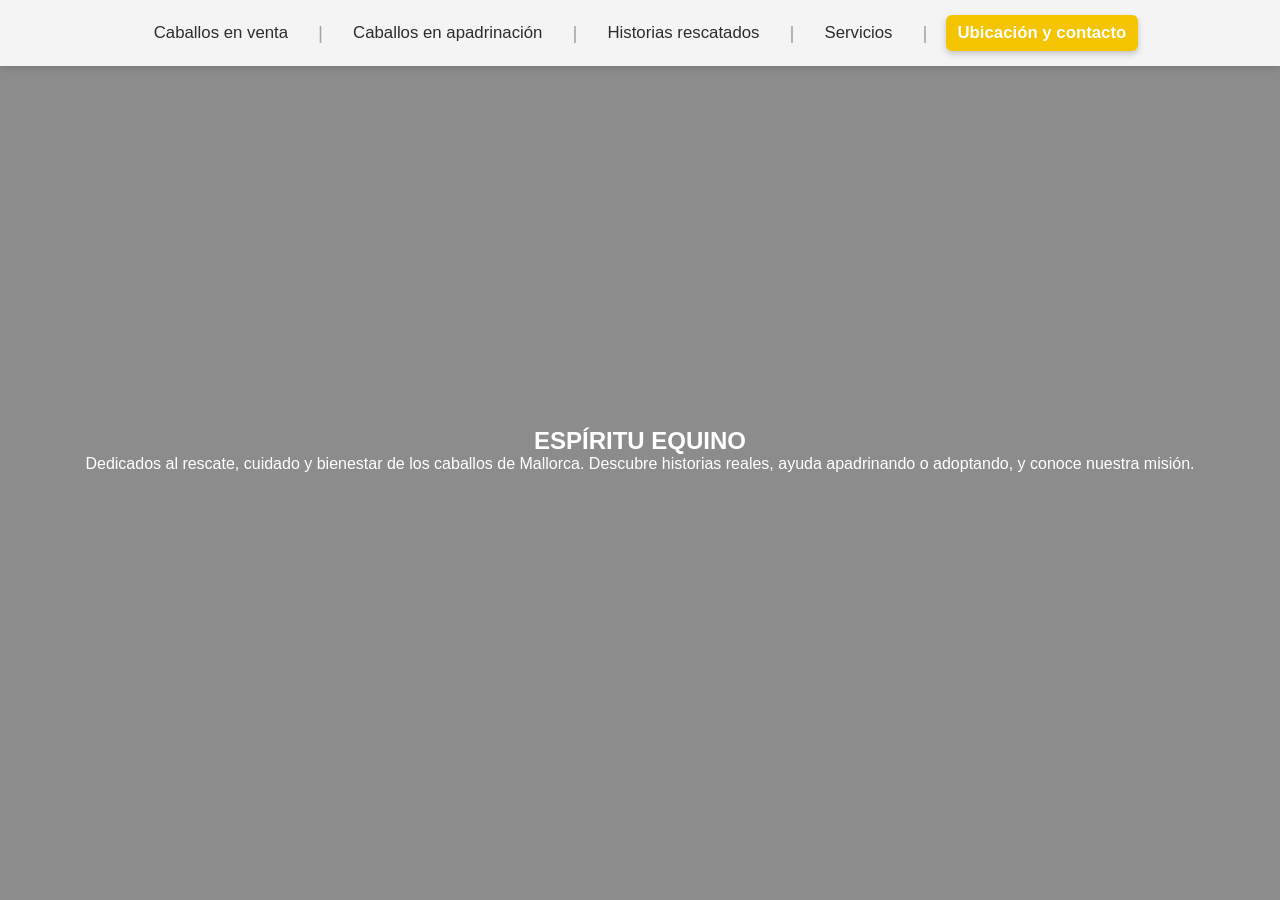
==== index.html @ 77f69c64 "Add files via upload" ====
<!DOCTYPE html>
<html lang="es">
<head>
    <meta charset="UTF-8">
    <meta name="viewport" content="width=device-width, initial-scale=1.0">
    <title>Espíritu Equino</title>

    <!-- ICONOS -->
    <link rel="stylesheet" href="https://cdnjs.cloudflare.com/ajax/libs/font-awesome/6.5.0/css/all.min.css">

    <!-- CSS -->
    <link rel="stylesheet" href="css/style.css">
</head>

<body>

    <!-- NAVBAR -->
    <header>
        <nav class="navbar">
            
            <ul class="nav-links">

    <li><a href="index.html">Caballos en venta</a></li>
    <li class="separator">|</li>

    <li><a href="apadrinacion.html">Caballos en apadrinación</a></li>
    <li class="separator">|</li>

    <li><a href="#">Historias rescatados</a></li>
    <li class="separator">|</li>

    <li><a href="#">Servicios</a></li>
    <li class="separator">|</li>

    <li><a class="destacado" href="#">Ubicación y contacto</a></li>

</ul>


        </nav>
    </header>


    <!-- HERO / PRESENTACIÓN -->
    <section class="hero">
        <div class="overlay"></div>

        <div class="hero-text">
            <h1>ESPÍRITU EQUINO</h1>
            <p>
                Dedicados al rescate, cuidado y bienestar de los caballos de Mallorca.  
                Descubre historias reales, ayuda apadrinando o adoptando, y conoce nuestra misión.
            </p>
        </div>
    </section>

</body>
</html>
---- css/style.css ----
/* ===== ESTILO GLOBAL ===== */
* {
    margin: 0;
    padding: 0;
    box-sizing: border-box;
}

body {
    font-family: "Segoe UI", Arial, sans-serif;
    color: #333;
    background: url("../img/fondo-campo.jpg") center/cover no-repeat fixed;
}


/* ===== NAVBAR ESTILO PROFESIONAL ===== */
header {
    background: rgba(255, 255, 255, 0.9);
    backdrop-filter: blur(4px);
    position: fixed;
    top: 0;
    width: 100%;
    z-index: 999;
    padding: 15px 0;
    box-shadow: 0 2px 6px rgba(0,0,0,0.15);
}

.navbar {
    width: 95%;
    margin: auto;
}

.nav-links {
    list-style: none;
    display: flex;
    justify-content: center;
    align-items: center;
    gap: 18px;
}

.nav-links li a {
    text-decoration: none;
    color: #2d2d2d;
    font-size: 1.05rem;
    display: flex;
    align-items: center;
    gap: 7px;
    padding: 8px 12px;
    border-radius: 6px;
    transition: 0.2s ease;
}

/* Separadores | */
.separator {
    color: #6d6d6d;
    font-size: 1.2rem;
    opacity: 0.6;
}

/* Hover suave */
.nav-links li a:hover {
    background: rgba(0,0,0,0.07);
    transform: translateY(-2px);
}

/* Botón dorado destacado */
.destacado {
    background: #f4c400 !important;
    color: #fff !important;
    font-weight: bold;
    box-shadow: 0 3px 6px rgba(0,0,0,0.2);
}

.destacado:hover {
    background: #d9aa00 !important;
}


/* ===== HERO ===== */
.hero {
    width: 100%;
    height: 100vh;
    position: relative;
    text-align: center;
    display: flex;
    justify-content: center;
    align-items: center;
    color: white;
}

.overlay {
    position: absolute;
    inset: 0;
    background: rgba(0,0,0,0.45);
}

.hero-text {
    position: relative;
    z-index: 2;

}
/*(PÁGINAS APADRINACIÓN) */
/* ===== TARJETAS HORIZONTALES ===== */
.tarjetas-h {
    display: grid;
    grid-template-columns: repeat(auto-fit, minmax(350px, 1fr));
    gap: 30px;
    margin-bottom: 50px;
}

.tarjeta-h {
    display: flex;
    background: rgba(255, 255, 255, 0.92);
    border-radius: 12px;
    box-shadow: 0 5px 12px rgba(0,0,0,0.25);
    overflow: hidden;
    transition: 0.3s ease;
}

.tarjeta-h img {
    width: 45%;
    object-fit: cover;
}

.tarjeta-h .info {
    padding: 20px;
    width: 55%;
    color: #333;
}

.tarjeta-h h3 {
    margin-bottom: 10px;
    font-size: 1.4rem;
}

/* Texto largo oculto por defecto */
.tarjeta-h .completo {
    display: none;
    margin-top: 10px;
}

/* Al abrir, mostrar texto completo */
.tarjeta-h .mostrar .completo {
    display: block;
}

/* Botón */
.leer-mas {
    margin-top: 15px;
    padding: 10px 20px;
    background-color: #f4c400;
    color: white;
    border: none;
    border-radius: 6px;
    font-weight: bold;
    cursor: pointer;
    box-shadow: 0 3px 6px rgba(0,0,0,0.3);
    transition: 0.2s ease;
}

.leer-mas:hover {
    background-color: #d9aa00;
}

/* Responsive: móvil → tarjeta vertical */
@media (max-width: 700px) {
    .tarjeta-h {
        flex-direction: column;
    }

    .tarjeta-h img {
        width: 100%;
        height: 250px;
    }

    .tarjeta-h .info {
        width: 100%;
    }
}
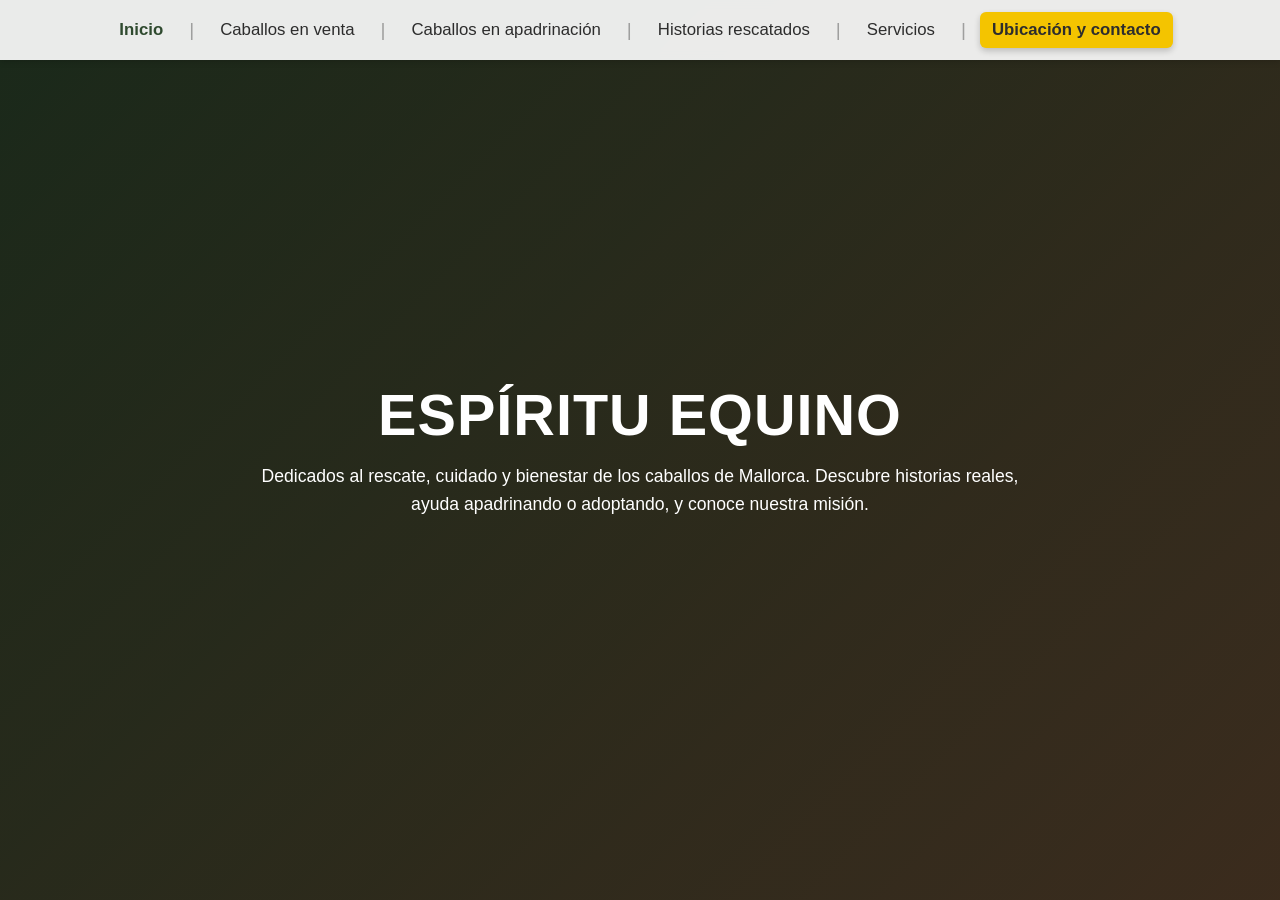
==== commit 38f4070b: "Crear base de la web: home, venta, apadrinación, CSS compartido y CLAUDE.md Co-Authored-By: Claude S" ====
--- a/index.html
+++ b/index.html
@@ -1,59 +1,46 @@
-<!DOCTYPE html>
-<html lang="es">
-<head>
-    <meta charset="UTF-8">
-    <meta name="viewport" content="width=device-width, initial-scale=1.0">
-    <title>Espíritu Equino</title>
-
-    <!-- ICONOS -->
-    <link rel="stylesheet" href="https://cdnjs.cloudflare.com/ajax/libs/font-awesome/6.5.0/css/all.min.css">
-
-    <!-- CSS -->
-    <link rel="stylesheet" href="css/style.css">
-</head>
-
-<body>
-
-    <!-- NAVBAR -->
-    <header>
-        <nav class="navbar">
-            
-            <ul class="nav-links">
-
-    <li><a href="index.html">Caballos en venta</a></li>
-    <li class="separator">|</li>
-
-    <li><a href="apadrinacion.html">Caballos en apadrinación</a></li>
-    <li class="separator">|</li>
-
-    <li><a href="#">Historias rescatados</a></li>
-    <li class="separator">|</li>
-
-    <li><a href="#">Servicios</a></li>
-    <li class="separator">|</li>
-
-    <li><a class="destacado" href="#">Ubicación y contacto</a></li>
-
-</ul>
-
-
-        </nav>
-    </header>
-
-
-    <!-- HERO / PRESENTACIÓN -->
-    <section class="hero">
-        <div class="overlay"></div>
-
-        <div class="hero-text">
-            <h1>ESPÍRITU EQUINO</h1>
-            <p>
-                Dedicados al rescate, cuidado y bienestar de los caballos de Mallorca.  
-                Descubre historias reales, ayuda apadrinando o adoptando, y conoce nuestra misión.
-            </p>
-        </div>
-    </section>
-
-</body>
-</html>
- 
+<!DOCTYPE html>
+<html lang="es">
+<head>
+    <meta charset="UTF-8">
+    <meta name="viewport" content="width=device-width, initial-scale=1.0">
+    <title>Espíritu Equino · Rescate y bienestar de caballos en Mallorca</title>
+    <meta name="description" content="Rescate, cuidado y bienestar de los caballos de Mallorca. Apadrina o adopta un caballo.">
+    <link rel="stylesheet" href="css/style.css">
+</head>
+
+<body>
+
+    <!-- NAVBAR (igual en todas las páginas) -->
+    <header>
+        <nav class="navbar" aria-label="Navegación principal">
+            <ul class="nav-links">
+                <li><a href="index.html" aria-current="page">Inicio</a></li>
+                <li class="separator" aria-hidden="true">|</li>
+                <li><a href="venta.html">Caballos en venta</a></li>
+                <li class="separator" aria-hidden="true">|</li>
+                <li><a href="apadrinacion.html">Caballos en apadrinación</a></li>
+                <li class="separator" aria-hidden="true">|</li>
+                <li><a href="#">Historias rescatados</a></li>
+                <li class="separator" aria-hidden="true">|</li>
+                <li><a href="#">Servicios</a></li>
+                <li class="separator" aria-hidden="true">|</li>
+                <li><a class="destacado" href="#">Ubicación y contacto</a></li>
+            </ul>
+        </nav>
+    </header>
+
+    <!-- HERO / PRESENTACIÓN -->
+    <main>
+        <section class="hero fondo-campo">
+            <div class="hero-text">
+                <h1>ESPÍRITU EQUINO</h1>
+                <p>
+                    Dedicados al rescate, cuidado y bienestar de los caballos de Mallorca.
+                    Descubre historias reales, ayuda apadrinando o adoptando, y conoce nuestra misión.
+                </p>
+            </div>
+        </section>
+    </main>
+
+</body>
+</html>
--- a/css/style.css
+++ b/css/style.css
@@ -1,179 +1,286 @@
-/* ===== ESTILO GLOBAL ===== */
-* {
-    margin: 0;
-    padding: 0;
-    box-sizing: border-box;
-}
-
-body {
-    font-family: "Segoe UI", Arial, sans-serif;
-    color: #333;
-    background: url("../img/fondo-campo.jpg") center/cover no-repeat fixed;
-}
-
-
-/* ===== NAVBAR ESTILO PROFESIONAL ===== */
-header {
-    background: rgba(255, 255, 255, 0.9);
-    backdrop-filter: blur(4px);
-    position: fixed;
-    top: 0;
-    width: 100%;
-    z-index: 999;
-    padding: 15px 0;
-    box-shadow: 0 2px 6px rgba(0,0,0,0.15);
-}
-
-.navbar {
-    width: 95%;
-    margin: auto;
-}
-
-.nav-links {
-    list-style: none;
-    display: flex;
-    justify-content: center;
-    align-items: center;
-    gap: 18px;
-}
-
-.nav-links li a {
-    text-decoration: none;
-    color: #2d2d2d;
-    font-size: 1.05rem;
-    display: flex;
-    align-items: center;
-    gap: 7px;
-    padding: 8px 12px;
-    border-radius: 6px;
-    transition: 0.2s ease;
-}
-
-/* Separadores | */
-.separator {
-    color: #6d6d6d;
-    font-size: 1.2rem;
-    opacity: 0.6;
-}
-
-/* Hover suave */
-.nav-links li a:hover {
-    background: rgba(0,0,0,0.07);
-    transform: translateY(-2px);
-}
-
-/* Botón dorado destacado */
-.destacado {
-    background: #f4c400 !important;
-    color: #fff !important;
-    font-weight: bold;
-    box-shadow: 0 3px 6px rgba(0,0,0,0.2);
-}
-
-.destacado:hover {
-    background: #d9aa00 !important;
-}
-
-
-/* ===== HERO ===== */
-.hero {
-    width: 100%;
-    height: 100vh;
-    position: relative;
-    text-align: center;
-    display: flex;
-    justify-content: center;
-    align-items: center;
-    color: white;
-}
-
-.overlay {
-    position: absolute;
-    inset: 0;
-    background: rgba(0,0,0,0.45);
-}
-
-.hero-text {
-    position: relative;
-    z-index: 2;
-
-}
-/*(PÁGINAS APADRINACIÓN) */
-/* ===== TARJETAS HORIZONTALES ===== */
-.tarjetas-h {
-    display: grid;
-    grid-template-columns: repeat(auto-fit, minmax(350px, 1fr));
-    gap: 30px;
-    margin-bottom: 50px;
-}
-
-.tarjeta-h {
-    display: flex;
-    background: rgba(255, 255, 255, 0.92);
-    border-radius: 12px;
-    box-shadow: 0 5px 12px rgba(0,0,0,0.25);
-    overflow: hidden;
-    transition: 0.3s ease;
-}
-
-.tarjeta-h img {
-    width: 45%;
-    object-fit: cover;
-}
-
-.tarjeta-h .info {
-    padding: 20px;
-    width: 55%;
-    color: #333;
-}
-
-.tarjeta-h h3 {
-    margin-bottom: 10px;
-    font-size: 1.4rem;
-}
-
-/* Texto largo oculto por defecto */
-.tarjeta-h .completo {
-    display: none;
-    margin-top: 10px;
-}
-
-/* Al abrir, mostrar texto completo */
-.tarjeta-h .mostrar .completo {
-    display: block;
-}
-
-/* Botón */
-.leer-mas {
-    margin-top: 15px;
-    padding: 10px 20px;
-    background-color: #f4c400;
-    color: white;
-    border: none;
-    border-radius: 6px;
-    font-weight: bold;
-    cursor: pointer;
-    box-shadow: 0 3px 6px rgba(0,0,0,0.3);
-    transition: 0.2s ease;
-}
-
-.leer-mas:hover {
-    background-color: #d9aa00;
-}
-
-/* Responsive: móvil → tarjeta vertical */
-@media (max-width: 700px) {
-    .tarjeta-h {
-        flex-direction: column;
-    }
-
-    .tarjeta-h img {
-        width: 100%;
-        height: 250px;
-    }
-
-    .tarjeta-h .info {
-        width: 100%;
-    }
-}
-
+/* =====================================================
+   ESPÍRITU EQUINO — style.css (único archivo de estilos)
+   Índice: 1 Variables · 2 Global · 3 Navbar · 4 Hero
+           5 Secciones · 6 Tarjetas · 7 Botones · 8 Responsive
+   ===================================================== */
+
+/* ===== 1. VARIABLES (cambia aquí colores y se actualiza toda la web) ===== */
+:root {
+    --verde-oscuro: #2f4a2f;
+    --verde: #4f6b3a;
+    --tierra: #6b4f35;
+    --crema: #f6f1e6;
+    --dorado: #f4c400;
+    --dorado-hover: #d9aa00;
+    --texto: #2d2d2d;
+    --sombra: 0 5px 14px rgba(0, 0, 0, 0.18);
+    --radio: 12px;
+    --altura-nav: 68px;
+}
+
+/* ===== 2. GLOBAL ===== */
+* {
+    margin: 0;
+    padding: 0;
+    box-sizing: border-box;
+}
+
+html {
+    scroll-behavior: smooth;
+}
+
+body {
+    font-family: "Segoe UI", Arial, sans-serif;
+    color: var(--texto);
+    background-color: var(--crema);
+}
+
+/* Fondo de campo: si la imagen no existe, se ve el degradado de reserva */
+.fondo-campo {
+    background:
+        linear-gradient(rgba(0, 0, 0, 0.45), rgba(0, 0, 0, 0.45)),
+        url("../imagenes/fondo-campo.jpg") center / cover no-repeat,
+        linear-gradient(135deg, var(--verde-oscuro), var(--tierra));
+}
+
+/* ===== 3. NAVBAR (idéntico en todas las páginas) ===== */
+header {
+    background: rgba(246, 246, 246, 0.95);
+    backdrop-filter: blur(4px);
+    position: fixed;
+    top: 0;
+    width: 100%;
+    z-index: 999;
+    padding: 12px 0;
+    box-shadow: 0 2px 6px rgba(0, 0, 0, 0.15);
+}
+
+.navbar {
+    width: 95%;
+    margin: auto;
+}
+
+.nav-links {
+    list-style: none;
+    display: flex;
+    flex-wrap: wrap;
+    justify-content: center;
+    align-items: center;
+    gap: 10px 14px;
+}
+
+.nav-links li a {
+    text-decoration: none;
+    color: var(--texto);
+    font-size: 1.05rem;
+    display: block;
+    padding: 8px 12px;
+    border-radius: 6px;
+    transition: background 0.2s ease, transform 0.2s ease;
+}
+
+.nav-links li a:hover {
+    background: rgba(0, 0, 0, 0.07);
+    transform: translateY(-2px);
+}
+
+/* Página actual */
+.nav-links li a[aria-current="page"] {
+    font-weight: 600;
+    color: var(--verde-oscuro);
+}
+
+.separator {
+    color: #6d6d6d;
+    font-size: 1.2rem;
+    opacity: 0.6;
+}
+
+/* Botón destacado: texto oscuro para buen contraste sobre el dorado */
+.nav-links li a.destacado {
+    background: var(--dorado);
+    color: #2d2d2d;
+    font-weight: 700;
+    box-shadow: 0 3px 6px rgba(0, 0, 0, 0.2);
+}
+
+.nav-links li a.destacado:hover {
+    background: var(--dorado-hover);
+}
+
+/* ===== 4. HERO (home) y MINI-HERO (páginas internas) ===== */
+.hero,
+.mini-hero {
+    position: relative;
+    display: flex;
+    justify-content: center;
+    align-items: center;
+    text-align: center;
+    color: #fff;
+    padding: 0 20px;
+}
+
+.hero {
+    min-height: 100vh;
+}
+
+.mini-hero {
+    min-height: 42vh;
+    padding-top: var(--altura-nav);
+}
+
+.hero-text {
+    max-width: 800px;
+}
+
+.hero-text h1 {
+    font-size: clamp(2.2rem, 6vw, 3.6rem);
+    letter-spacing: 1px;
+    margin-bottom: 14px;
+}
+
+.mini-hero h1 {
+    font-size: clamp(1.9rem, 5vw, 2.8rem);
+    margin-bottom: 10px;
+}
+
+.hero-text p {
+    font-size: 1.1rem;
+    line-height: 1.6;
+}
+
+/* ===== 5. SECCIONES DE CONTENIDO ===== */
+.contenido {
+    width: min(1150px, 92%);
+    margin: 0 auto;
+    padding: 50px 0 70px;
+}
+
+.intro {
+    max-width: 700px;
+    margin: 0 auto 40px;
+    text-align: center;
+    line-height: 1.6;
+}
+
+/* ===== 6. TARJETAS (venta y apadrinación comparten estilo) ===== */
+.rejilla {
+    display: grid;
+    grid-template-columns: repeat(3, 1fr);
+    gap: 28px;
+    align-items: start;
+}
+
+.tarjeta {
+    background: #fff;
+    border-radius: var(--radio);
+    box-shadow: var(--sombra);
+    overflow: hidden;
+    transition: transform 0.25s ease, box-shadow 0.25s ease;
+}
+
+.tarjeta:hover {
+    transform: translateY(-4px);
+    box-shadow: 0 10px 20px rgba(0, 0, 0, 0.22);
+}
+
+/* Todas las fotos con la misma proporción, sin deformarse */
+.tarjeta img {
+    display: block;
+    width: 100%;
+    aspect-ratio: 4 / 3;
+    object-fit: cover;
+}
+
+.tarjeta .info {
+    padding: 20px;
+}
+
+.tarjeta h3 {
+    color: var(--verde-oscuro);
+    font-size: 1.35rem;
+    margin-bottom: 8px;
+}
+
+/* Descripción: texto libre, recortado a ~3 líneas hasta pulsar "Leer más" */
+.descripcion {
+    line-height: 1.55;
+    max-height: 4.65em; /* 3 líneas (3 × 1.55) */
+    overflow: hidden;
+    transition: max-height 0.4s ease;
+}
+
+/* ===== 7. BOTONES ===== */
+.boton {
+    display: inline-block;
+    margin-top: 14px;
+    padding: 10px 20px;
+    background: var(--dorado);
+    color: #2d2d2d;
+    border: none;
+    border-radius: 6px;
+    font: inherit;
+    font-weight: 700;
+    text-decoration: none;
+    cursor: pointer;
+    box-shadow: 0 3px 6px rgba(0, 0, 0, 0.25);
+    transition: background 0.2s ease;
+}
+
+.boton:hover {
+    background: var(--dorado-hover);
+}
+
+.boton-secundario {
+    background: transparent;
+    color: var(--verde-oscuro);
+    box-shadow: none;
+    border: 2px solid var(--verde);
+    padding: 8px 16px;
+}
+
+.boton-secundario:hover {
+    background: var(--verde);
+    color: #fff;
+}
+
+.tarjeta .boton-secundario {
+    display: block;
+    margin-top: 10px;
+}
+
+.tarjeta .boton-secundario[hidden] {
+    display: none;
+}
+
+/* ===== 8. RESPONSIVE ===== */
+/* Tablet: 2 columnas */
+@media (max-width: 900px) {
+    .rejilla {
+        grid-template-columns: repeat(2, 1fr);
+    }
+}
+
+/* Móvil: 1 columna y navbar compacto (sin separadores) */
+@media (max-width: 600px) {
+    .rejilla {
+        grid-template-columns: 1fr;
+    }
+
+    .separator {
+        display: none;
+    }
+
+    .nav-links {
+        gap: 4px;
+    }
+
+    .nav-links li a {
+        font-size: 0.95rem;
+        padding: 6px 8px;
+    }
+
+    .mini-hero {
+        padding-top: 130px; /* el navbar ocupa más alto al apilarse */
+    }
+}
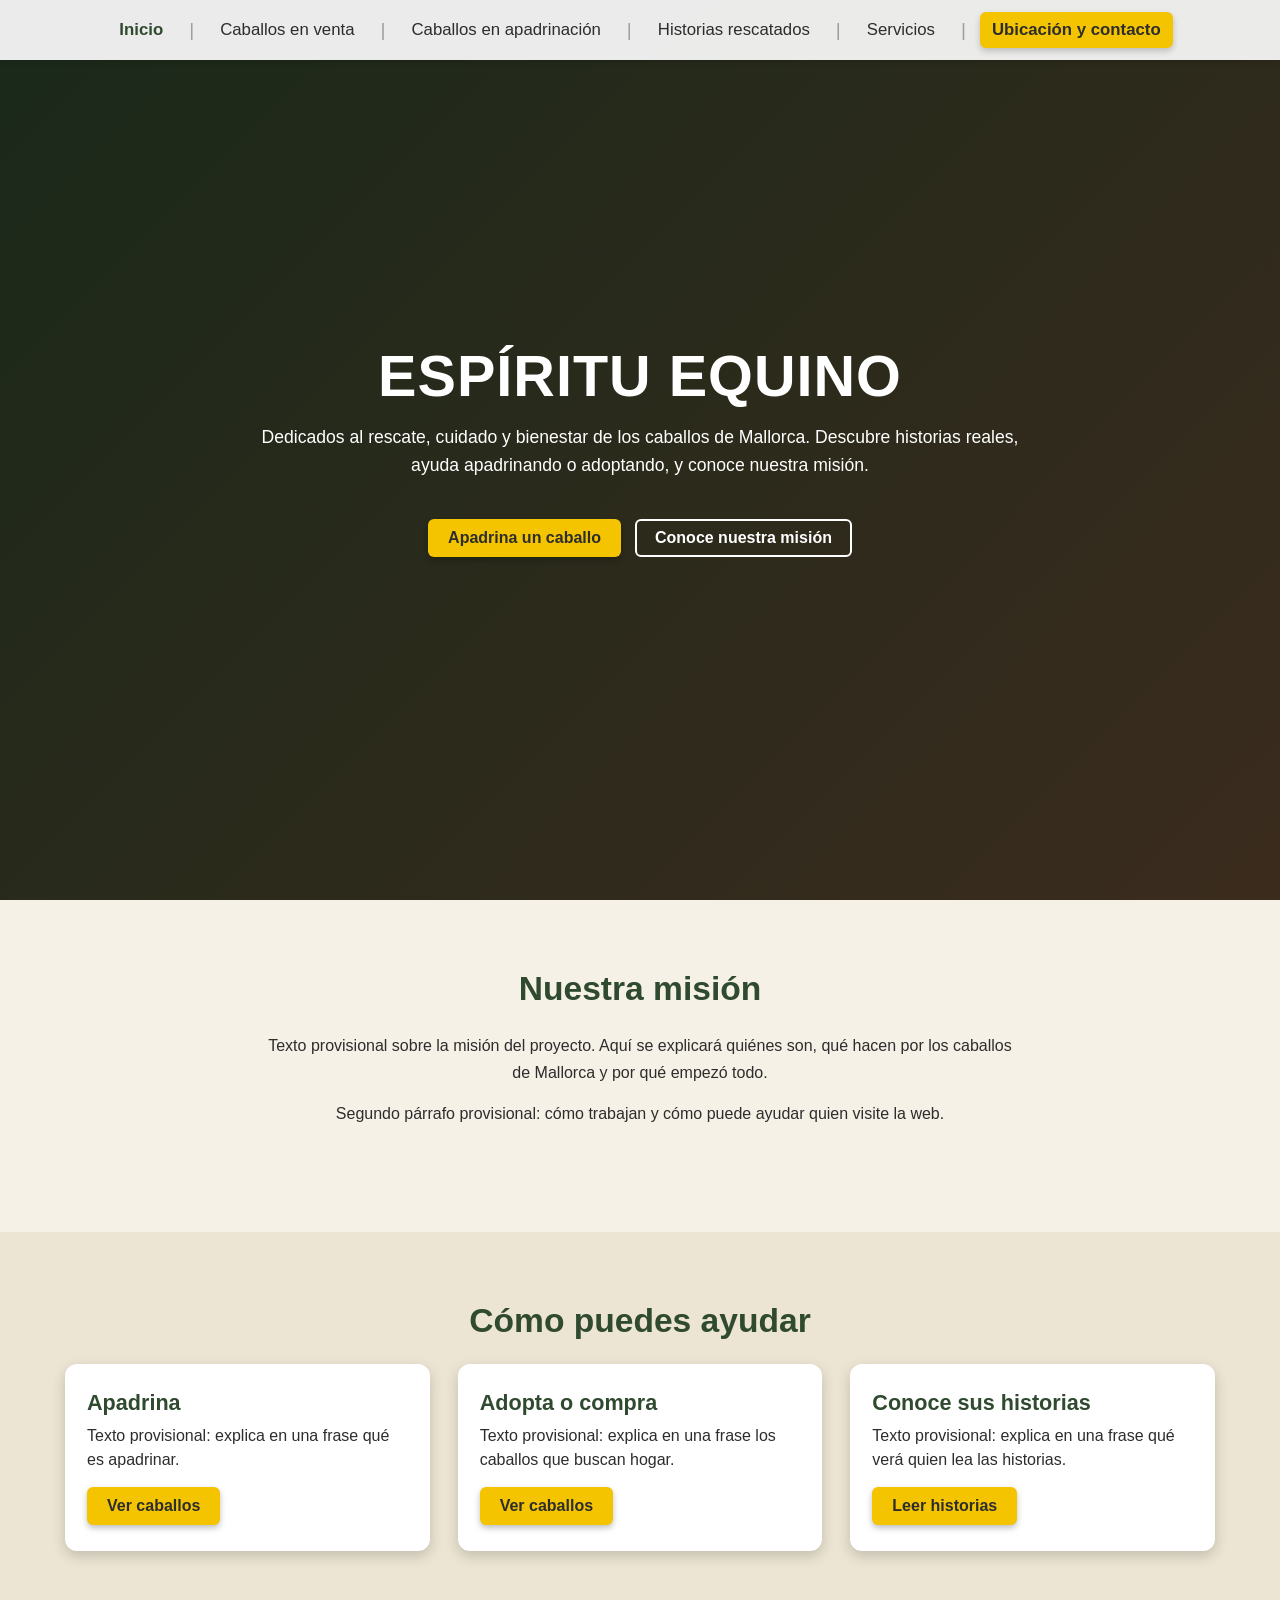
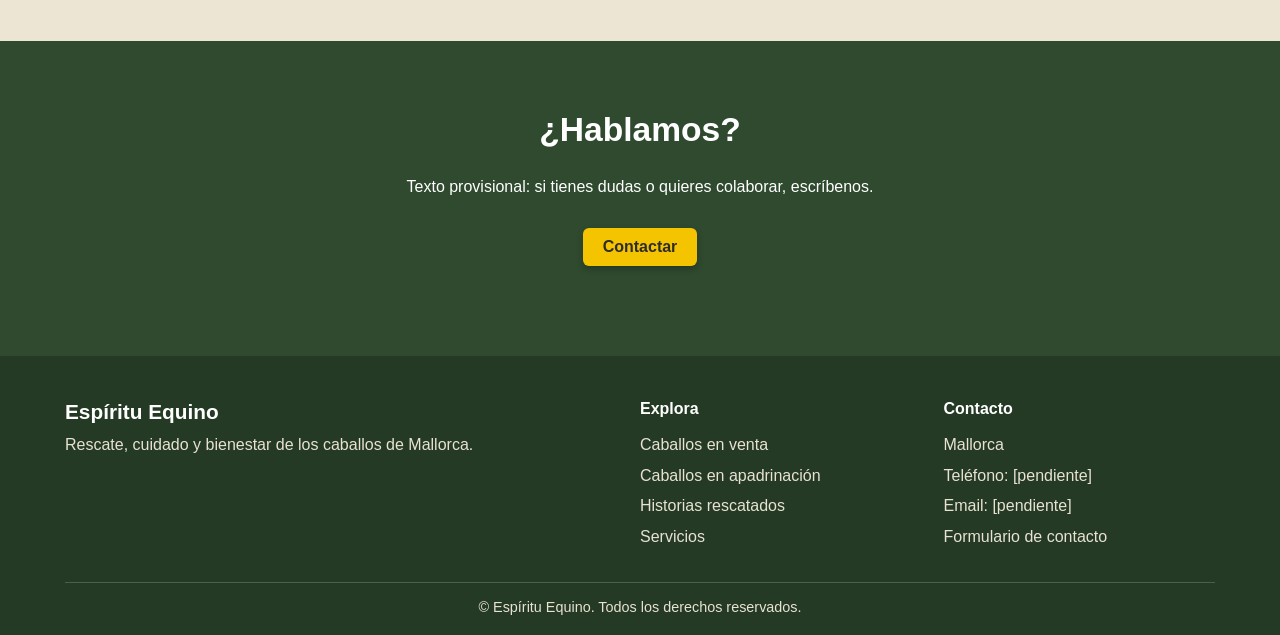
==== commit 70225df3: "Fase 1: home completa, footer común y menú hamburguesa móvil Co-Authored-By: Claude Sonnet 5.5 <nore" ====
--- a/index.html
+++ b/index.html
@@ -3,44 +3,148 @@
 <head>
     <meta charset="UTF-8">
     <meta name="viewport" content="width=device-width, initial-scale=1.0">
+    <!-- EXPLICA ESTO: título que sale en la pestaña del navegador y en Google. Máx. ~60 caracteres. -->
     <title>Espíritu Equino · Rescate y bienestar de caballos en Mallorca</title>
+    <!-- EXPLICA ESTO: frase que Google muestra bajo el título (~150 caracteres). Que describa la página. -->
     <meta name="description" content="Rescate, cuidado y bienestar de los caballos de Mallorca. Apadrina o adopta un caballo.">
     <link rel="stylesheet" href="css/style.css">
 </head>
 
 <body>
 
-    <!-- NAVBAR (igual en todas las páginas) -->
+    <!-- NAVBAR: es IDÉNTICO en todas las páginas. Si cambias un enlace aquí, cámbialo en los 6 HTML.
+         aria-current="page" marca en negrita la página donde estás. -->
     <header>
         <nav class="navbar" aria-label="Navegación principal">
-            <ul class="nav-links">
+            <!-- EXPLICA ESTO: botón de menú que solo se ve en móvil. Lo controla js/main.js; no hace falta tocarlo. -->
+            <button class="menu-toggle" type="button" aria-expanded="false" aria-controls="menu-principal">
+                <span class="menu-icono" aria-hidden="true"></span>
+                <span class="menu-texto">Menú</span>
+            </button>
+            <ul class="nav-links" id="menu-principal">
                 <li><a href="index.html" aria-current="page">Inicio</a></li>
                 <li class="separator" aria-hidden="true">|</li>
                 <li><a href="venta.html">Caballos en venta</a></li>
                 <li class="separator" aria-hidden="true">|</li>
                 <li><a href="apadrinacion.html">Caballos en apadrinación</a></li>
                 <li class="separator" aria-hidden="true">|</li>
-                <li><a href="#">Historias rescatados</a></li>
+                <li><a href="historias.html">Historias rescatados</a></li>
                 <li class="separator" aria-hidden="true">|</li>
-                <li><a href="#">Servicios</a></li>
+                <li><a href="servicios.html">Servicios</a></li>
                 <li class="separator" aria-hidden="true">|</li>
-                <li><a class="destacado" href="#">Ubicación y contacto</a></li>
+                <li><a class="destacado" href="contacto.html">Ubicación y contacto</a></li>
             </ul>
         </nav>
     </header>
 
-    <!-- HERO / PRESENTACIÓN -->
     <main>
+        <!-- 1. HERO: pantalla completa con fondo y capa oscura -->
         <section class="hero fondo-campo">
             <div class="hero-text">
                 <h1>ESPÍRITU EQUINO</h1>
+                <!-- EXPLICA ESTO: texto de presentación del proyecto (2-3 frases). Ahora es provisional. -->
                 <p>
                     Dedicados al rescate, cuidado y bienestar de los caballos de Mallorca.
                     Descubre historias reales, ayuda apadrinando o adoptando, y conoce nuestra misión.
                 </p>
+                <!-- EXPLICA ESTO: dos botones de acción. Cambia el texto o el enlace si lo ves necesario. -->
+                <div class="botones-hero">
+                    <a class="boton" href="apadrinacion.html">Apadrina un caballo</a>
+                    <a class="boton boton-claro" href="#mision">Conoce nuestra misión</a>
+                </div>
+            </div>
+        </section>
+
+        <!-- 2. MISIÓN: el id="mision" es el destino del botón del hero -->
+        <section class="seccion" id="mision">
+            <div class="contenido contenido-estrecho">
+                <!-- EXPLICA ESTO: título de la sección (ej. Nuestra misión / Quiénes somos) -->
+                <h2 class="titulo-seccion">Nuestra misión</h2>
+                <!-- EXPLICA ESTO: 2 o 3 párrafos sobre quiénes son, qué hacen y por qué. Texto real del cliente. -->
+                <p>Texto provisional sobre la misión del proyecto. Aquí se explicará quiénes son, qué hacen por los caballos de Mallorca y por qué empezó todo.</p>
+                <p>Segundo párrafo provisional: cómo trabajan y cómo puede ayudar quien visite la web.</p>
+            </div>
+        </section>
+
+        <!-- 3. ACCESOS RÁPIDOS: llevan a las secciones principales -->
+        <section class="seccion seccion-clara">
+            <div class="contenido">
+                <h2 class="titulo-seccion">Cómo puedes ayudar</h2>
+                <!-- EXPLICA ESTO: tres tarjetas. Cambia título y frase. Se pueden añadir fotos al final del proyecto. -->
+                <div class="rejilla">
+                    <article class="tarjeta tarjeta-servicio">
+                        <div class="info">
+                            <h3>Apadrina</h3>
+                            <p>Texto provisional: explica en una frase qué es apadrinar.</p>
+                            <a class="boton" href="apadrinacion.html">Ver caballos</a>
+                        </div>
+                    </article>
+                    <article class="tarjeta tarjeta-servicio">
+                        <div class="info">
+                            <h3>Adopta o compra</h3>
+                            <p>Texto provisional: explica en una frase los caballos que buscan hogar.</p>
+                            <a class="boton" href="venta.html">Ver caballos</a>
+                        </div>
+                    </article>
+                    <article class="tarjeta tarjeta-servicio">
+                        <div class="info">
+                            <h3>Conoce sus historias</h3>
+                            <p>Texto provisional: explica en una frase qué verá quien lea las historias.</p>
+                            <a class="boton" href="historias.html">Leer historias</a>
+                        </div>
+                    </article>
+                </div>
+            </div>
+        </section>
+
+        <!-- EXPLICA ESTO (opcional): bloque de cifras (caballos rescatados, apadrinados…). Solo con números REALES que
+             confirme el cliente. Si no, déjalo comentado. Pídeme que lo active cuando los tengas. -->
+
+        <!-- 4. CIERRE: invitación a contactar -->
+        <section class="seccion seccion-verde">
+            <div class="contenido contenido-estrecho">
+                <h2 class="titulo-seccion">¿Hablamos?</h2>
+                <!-- EXPLICA ESTO: frase de cierre invitando a escribir (texto del cliente) -->
+                <p>Texto provisional: si tienes dudas o quieres colaborar, escríbenos.</p>
+                <a class="boton" href="contacto.html">Contactar</a>
             </div>
         </section>
     </main>
 
+    <!-- FOOTER: igual en todas las páginas. Si cambias algo aquí, cámbialo en los 6 HTML. -->
+    <footer class="footer">
+        <div class="footer-contenido">
+            <div>
+                <h2>Espíritu Equino</h2>
+                <!-- EXPLICA ESTO: frase corta que resuma el proyecto (la dará el cliente) -->
+                <p>Rescate, cuidado y bienestar de los caballos de Mallorca.</p>
+            </div>
+            <div>
+                <h3>Explora</h3>
+                <ul>
+                    <li><a href="venta.html">Caballos en venta</a></li>
+                    <li><a href="apadrinacion.html">Caballos en apadrinación</a></li>
+                    <li><a href="historias.html">Historias rescatados</a></li>
+                    <li><a href="servicios.html">Servicios</a></li>
+                </ul>
+            </div>
+            <div>
+                <h3>Contacto</h3>
+                <!-- EXPLICA ESTO: datos reales del cliente (mismos que en contacto.html). No inventar. -->
+                <ul>
+                    <li>Mallorca</li>
+                    <li>Teléfono: [pendiente]</li>
+                    <li>Email: [pendiente]</li>
+                    <li><a href="contacto.html">Formulario de contacto</a></li>
+                </ul>
+                <!-- EXPLICA ESTO: redes sociales cuando existan: <a href="URL" target="_blank" rel="noopener">Instagram</a> -->
+            </div>
+        </div>
+        <p class="footer-copy">&copy; Espíritu Equino. Todos los derechos reservados.</p>
+    </footer>
+
+    <!-- Menú móvil (común a todas las páginas) -->
+    <script src="js/main.js"></script>
+
 </body>
 </html>
--- a/css/style.css
+++ b/css/style.css
@@ -261,26 +261,344 @@
     }
 }
 
-/* Móvil: 1 columna y navbar compacto (sin separadores) */
+/* Móvil: 1 columna */
 @media (max-width: 600px) {
     .rejilla {
         grid-template-columns: 1fr;
     }
+}
+
+/* =====================================================
+   9. HISTORIAS · SERVICIOS · CONTACTO
+   ===================================================== */
+
+/* --- Historias: foto grande + texto, alternando lados --- */
+.historia {
+    display: grid;
+    grid-template-columns: 1fr 1fr;
+    gap: 32px;
+    align-items: center;
+    background: #fff;
+    border-radius: var(--radio);
+    box-shadow: var(--sombra);
+    overflow: hidden;
+    margin-bottom: 40px;
+}
+
+.historia:nth-child(even) img {
+    order: 2; /* la foto pasa a la derecha en las historias pares */
+}
+
+.historia img {
+    display: block;
+    width: 100%;
+    height: 100%;
+    min-height: 320px;
+    object-fit: cover;
+}
+
+.historia-texto {
+    padding: 28px;
+}
+
+.historia-texto h2 {
+    color: var(--verde-oscuro);
+    margin-bottom: 14px;
+}
+
+.historia-texto h3 {
+    color: var(--tierra);
+    font-size: 1.05rem;
+    margin: 14px 0 4px;
+}
+
+.historia-texto p {
+    line-height: 1.6;
+}
+
+/* --- Servicios: tarjetas sin foto --- */
+.tarjeta-servicio .info {
+    padding: 26px 22px;
+}
+
+.tarjeta-servicio p {
+    line-height: 1.55;
+}
+
+/* --- Contacto: datos + formulario --- */
+.contacto {
+    display: grid;
+    grid-template-columns: 1fr 1fr;
+    gap: 40px;
+}
+
+.contacto h2 {
+    color: var(--verde-oscuro);
+    margin-bottom: 16px;
+}
+
+.contacto-datos ul {
+    list-style: none;
+    line-height: 2;
+    margin-bottom: 24px;
+}
+
+.mapa-pendiente {
+    display: flex;
+    align-items: center;
+    justify-content: center;
+    min-height: 220px;
+    background: #d9d2c0;
+    border-radius: var(--radio);
+    color: #7a6f57;
+}
+
+.contacto-datos iframe {
+    width: 100%;
+    min-height: 260px;
+    border: 0;
+    border-radius: var(--radio);
+}
+
+.contacto-form form {
+    display: flex;
+    flex-direction: column;
+    gap: 6px;
+}
+
+.contacto-form label {
+    font-weight: 600;
+    margin-top: 8px;
+}
+
+.contacto-form input,
+.contacto-form textarea {
+    font: inherit;
+    padding: 10px 12px;
+    border: 1px solid #c9c2b0;
+    border-radius: 6px;
+    background: #fff;
+}
+
+.contacto-form input:focus,
+.contacto-form textarea:focus {
+    outline: 2px solid var(--verde);
+    border-color: var(--verde);
+}
+
+.contacto-form .boton {
+    align-self: flex-start;
+}
+
+@media (max-width: 900px) {
+    .historia,
+    .contacto {
+        grid-template-columns: 1fr;
+    }
+
+    .historia:nth-child(even) img {
+        order: 0;
+    }
+
+    .historia img {
+        min-height: 240px;
+    }
+}
+
+/* =====================================================
+   10. MENÚ MÓVIL (botón hamburguesa)
+   ===================================================== */
+.menu-toggle {
+    display: none; /* solo se muestra en móvil, ver media query */
+    align-items: center;
+    gap: 10px;
+    margin: 0 auto;
+    padding: 8px 14px;
+    background: transparent;
+    border: 1px solid #bdbdbd;
+    border-radius: 6px;
+    font: inherit;
+    font-weight: 600;
+    color: var(--texto);
+    cursor: pointer;
+}
+
+/* Las tres rayitas se dibujan con CSS: una línea + sombras arriba y abajo */
+.menu-icono,
+.menu-icono::before,
+.menu-icono::after {
+    display: block;
+    width: 20px;
+    height: 2px;
+    background: var(--texto);
+    content: "";
+}
+
+.menu-icono {
+    position: relative;
+}
+
+.menu-icono::before {
+    position: absolute;
+    top: -6px;
+}
+
+.menu-icono::after {
+    position: absolute;
+    top: 6px;
+}
+
+@media (max-width: 760px) {
+    header {
+        padding: 10px 0;
+    }
+
+    .menu-toggle {
+        display: flex;
+    }
+
+    .nav-links {
+        display: none;
+        flex-direction: column;
+        align-items: stretch;
+        text-align: center;
+        margin-top: 10px;
+    }
+
+    .nav-links.abierto {
+        display: flex;
+    }
 
     .separator {
         display: none;
     }
 
-    .nav-links {
-        gap: 4px;
-    }
-
     .nav-links li a {
-        font-size: 0.95rem;
-        padding: 6px 8px;
+        padding: 12px;
     }
 
     .mini-hero {
-        padding-top: 130px; /* el navbar ocupa más alto al apilarse */
-    }
-}
+        padding-top: 70px;
+    }
+}
+
+/* =====================================================
+   11. HOME: botones del hero y secciones
+   ===================================================== */
+.botones-hero {
+    display: flex;
+    flex-wrap: wrap;
+    justify-content: center;
+    gap: 14px;
+    margin-top: 26px;
+}
+
+.boton-claro {
+    background: transparent;
+    color: #fff;
+    border: 2px solid #fff;
+    padding: 8px 18px;
+    box-shadow: none;
+}
+
+.boton-claro:hover {
+    background: #fff;
+    color: var(--verde-oscuro);
+}
+
+.seccion {
+    padding: 20px 0;
+}
+
+.seccion-clara {
+    background: #ece5d3;
+}
+
+.seccion-verde {
+    background: var(--verde-oscuro);
+    color: #fff;
+    text-align: center;
+}
+
+.seccion-verde .titulo-seccion {
+    color: #fff;
+}
+
+.contenido-estrecho {
+    max-width: 760px;
+    text-align: center;
+}
+
+.contenido-estrecho p {
+    line-height: 1.7;
+    margin-bottom: 14px;
+}
+
+.titulo-seccion {
+    color: var(--verde-oscuro);
+    font-size: clamp(1.6rem, 4vw, 2.1rem);
+    text-align: center;
+    margin-bottom: 24px;
+}
+
+/* =====================================================
+   12. FOOTER
+   ===================================================== */
+.footer {
+    background: #243a24;
+    color: #e8e2d2;
+    padding: 44px 0 20px;
+}
+
+.footer-contenido {
+    width: min(1150px, 92%);
+    margin: 0 auto;
+    display: grid;
+    grid-template-columns: 2fr 1fr 1fr;
+    gap: 32px;
+}
+
+.footer h2,
+.footer h3 {
+    color: #fff;
+    margin-bottom: 12px;
+}
+
+.footer h2 {
+    font-size: 1.3rem;
+}
+
+.footer h3 {
+    font-size: 1rem;
+}
+
+.footer ul {
+    list-style: none;
+    line-height: 1.9;
+}
+
+.footer a {
+    color: #e8e2d2;
+    text-decoration: none;
+}
+
+.footer a:hover {
+    color: var(--dorado);
+    text-decoration: underline;
+}
+
+.footer-copy {
+    width: min(1150px, 92%);
+    margin: 30px auto 0;
+    padding-top: 16px;
+    border-top: 1px solid rgba(255, 255, 255, 0.18);
+    font-size: 0.9rem;
+    text-align: center;
+}
+
+@media (max-width: 760px) {
+    .footer-contenido {
+        grid-template-columns: 1fr;
+        text-align: center;
+    }
+}
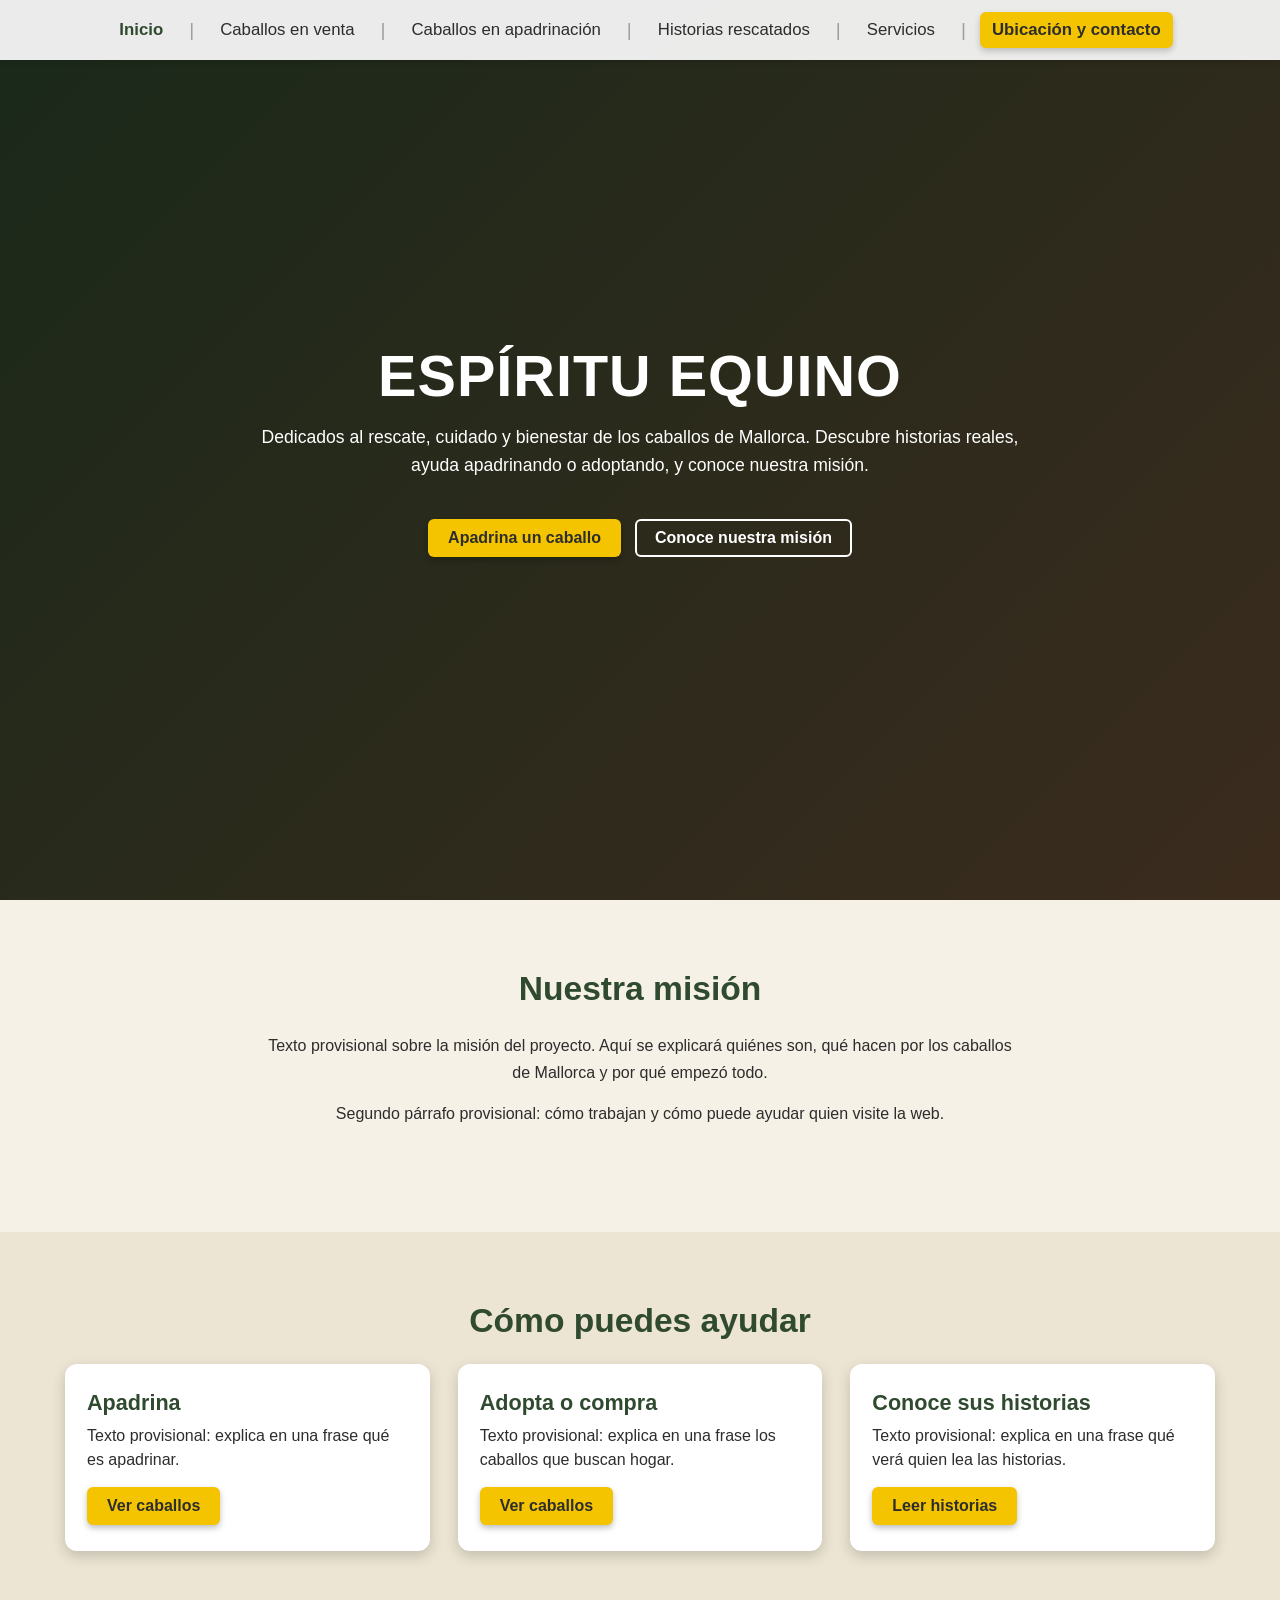
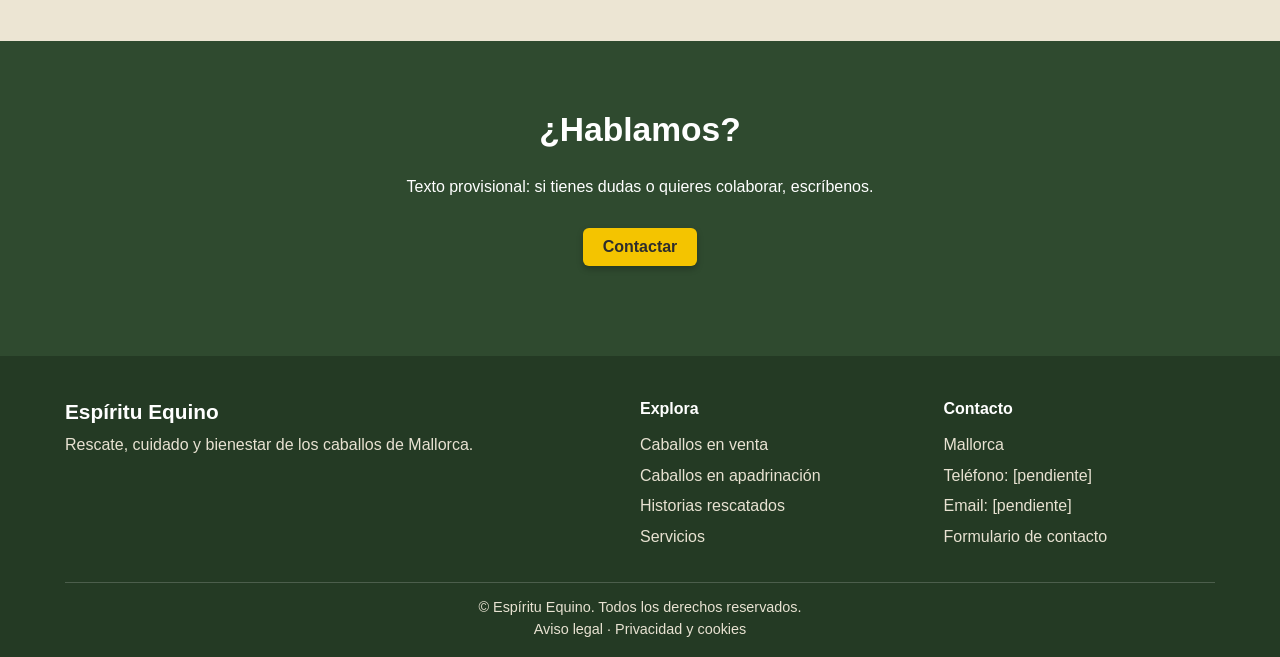
==== commit 14bd1b39: "Fases 2-4: pasos y FAQ, formulario preparado, SEO, accesibilidad, páginas legales y 404 Co-Authored-" ====
--- a/index.html
+++ b/index.html
@@ -7,6 +7,15 @@
     <title>Espíritu Equino · Rescate y bienestar de caballos en Mallorca</title>
     <!-- EXPLICA ESTO: frase que Google muestra bajo el título (~150 caracteres). Que describa la página. -->
     <meta name="description" content="Rescate, cuidado y bienestar de los caballos de Mallorca. Apadrina o adopta un caballo.">
+    <meta name="theme-color" content="#2f4a2f">
+    <!-- EXPLICA ESTO: datos para cuando alguien comparte la web en WhatsApp/Instagram/Facebook. -->
+    <meta property="og:site_name" content="Espíritu Equino">
+    <meta property="og:type" content="website">
+    <meta property="og:locale" content="es_ES">
+    <meta property="og:title" content="Espíritu Equino · Rescate y bienestar de caballos en Mallorca">
+    <meta property="og:description" content="Rescate, cuidado y bienestar de los caballos de Mallorca. Apadrina o adopta un caballo.">
+    <!-- EXPLICA ESTO (fase de imágenes): añadir aquí <meta property="og:image" content="https://TU-DOMINIO/imagenes/portada.jpg">
+         y <link rel="icon" href="imagenes/favicon.png"> cuando existan el logo y la foto de portada. -->
     <link rel="stylesheet" href="css/style.css">
 </head>
 
@@ -14,6 +23,7 @@
 
     <!-- NAVBAR: es IDÉNTICO en todas las páginas. Si cambias un enlace aquí, cámbialo en los 6 HTML.
          aria-current="page" marca en negrita la página donde estás. -->
+    <a class="saltar" href="#contenido">Saltar al contenido</a>
     <header>
         <nav class="navbar" aria-label="Navegación principal">
             <!-- EXPLICA ESTO: botón de menú que solo se ve en móvil. Lo controla js/main.js; no hace falta tocarlo. -->
@@ -37,7 +47,7 @@
         </nav>
     </header>
 
-    <main>
+    <main id="contenido">
         <!-- 1. HERO: pantalla completa con fondo y capa oscura -->
         <section class="hero fondo-campo">
             <div class="hero-text">
@@ -140,7 +150,13 @@
                 <!-- EXPLICA ESTO: redes sociales cuando existan: <a href="URL" target="_blank" rel="noopener">Instagram</a> -->
             </div>
         </div>
-        <p class="footer-copy">&copy; Espíritu Equino. Todos los derechos reservados.</p>
+        <p class="footer-copy">
+            &copy; Espíritu Equino. Todos los derechos reservados.
+            <span class="footer-legal">
+                <a href="aviso-legal.html">Aviso legal</a> ·
+                <a href="privacidad.html">Privacidad y cookies</a>
+            </span>
+        </p>
     </footer>
 
     <!-- Menú móvil (común a todas las páginas) -->
--- a/css/style.css
+++ b/css/style.css
@@ -602,3 +602,173 @@
         text-align: center;
     }
 }
+
+/* =====================================================
+   13. ACCESIBILIDAD
+   ===================================================== */
+/* Enlace "Saltar al contenido": solo aparece al navegar con teclado (Tab) */
+.saltar {
+    position: absolute;
+    left: 12px;
+    top: -60px;
+    z-index: 1000;
+    padding: 10px 16px;
+    background: var(--verde-oscuro);
+    color: #fff;
+    border-radius: 6px;
+    transition: top 0.2s ease;
+}
+
+.saltar:focus {
+    top: 10px;
+}
+
+/* Contorno visible al navegar con teclado */
+a:focus-visible,
+button:focus-visible,
+summary:focus-visible,
+input:focus-visible,
+textarea:focus-visible {
+    outline: 3px solid var(--dorado);
+    outline-offset: 2px;
+}
+
+/* Respeta a quien tiene desactivadas las animaciones en su sistema */
+@media (prefers-reduced-motion: reduce) {
+    *,
+    *::before,
+    *::after {
+        transition: none !important;
+        animation: none !important;
+        scroll-behavior: auto !important;
+    }
+}
+
+/* =====================================================
+   14. PASOS · FAQ · LEGAL · EXTRAS DEL FORMULARIO
+   ===================================================== */
+.centrado {
+    text-align: center;
+}
+
+/* Pasos numerados (cómo apadrinar) */
+.pasos {
+    list-style: none;
+    counter-reset: paso;
+    display: grid;
+    grid-template-columns: repeat(3, 1fr);
+    gap: 28px;
+    margin-bottom: 30px;
+}
+
+.pasos li {
+    counter-increment: paso;
+    position: relative;
+    padding: 56px 20px 22px;
+    background: #fff;
+    border-radius: var(--radio);
+    box-shadow: var(--sombra);
+    text-align: center;
+}
+
+.pasos li::before {
+    content: counter(paso);
+    position: absolute;
+    top: 14px;
+    left: 50%;
+    transform: translateX(-50%);
+    width: 34px;
+    height: 34px;
+    line-height: 34px;
+    border-radius: 50%;
+    background: var(--dorado);
+    color: #2d2d2d;
+    font-weight: 700;
+}
+
+.pasos h3 {
+    color: var(--verde-oscuro);
+    margin-bottom: 8px;
+}
+
+.pasos p {
+    line-height: 1.55;
+}
+
+/* Preguntas frecuentes (<details>): despliegue nativo, sin JavaScript */
+.faq {
+    text-align: left;
+}
+
+.faq details {
+    background: #fff;
+    border-radius: 8px;
+    box-shadow: 0 2px 6px rgba(0, 0, 0, 0.12);
+    margin-bottom: 12px;
+    padding: 14px 18px;
+}
+
+.faq summary {
+    cursor: pointer;
+    font-weight: 600;
+    color: var(--verde-oscuro);
+}
+
+.faq details p {
+    margin: 10px 0 0;
+}
+
+/* Textos legales */
+.legal {
+    text-align: left;
+}
+
+.legal h2 {
+    color: var(--verde-oscuro);
+    font-size: 1.3rem;
+    margin: 28px 0 8px;
+}
+
+.legal ul {
+    margin-left: 20px;
+    line-height: 1.8;
+}
+
+.legal p {
+    text-align: left;
+}
+
+/* Formulario: casilla de consentimiento, trampa antispam y aviso */
+.contacto-form .consentimiento {
+    display: flex;
+    align-items: flex-start;
+    gap: 8px;
+    font-weight: 400;
+    margin-top: 12px;
+}
+
+.contacto-form .consentimiento input {
+    margin-top: 4px;
+}
+
+.honeypot {
+    position: absolute;
+    left: -9999px;
+}
+
+.form-aviso {
+    margin-top: 10px;
+    color: var(--tierra);
+    line-height: 1.5;
+}
+
+.footer-legal {
+    display: block;
+    margin-top: 6px;
+}
+
+@media (max-width: 900px) {
+    .pasos {
+        grid-template-columns: 1fr;
+    }
+}
